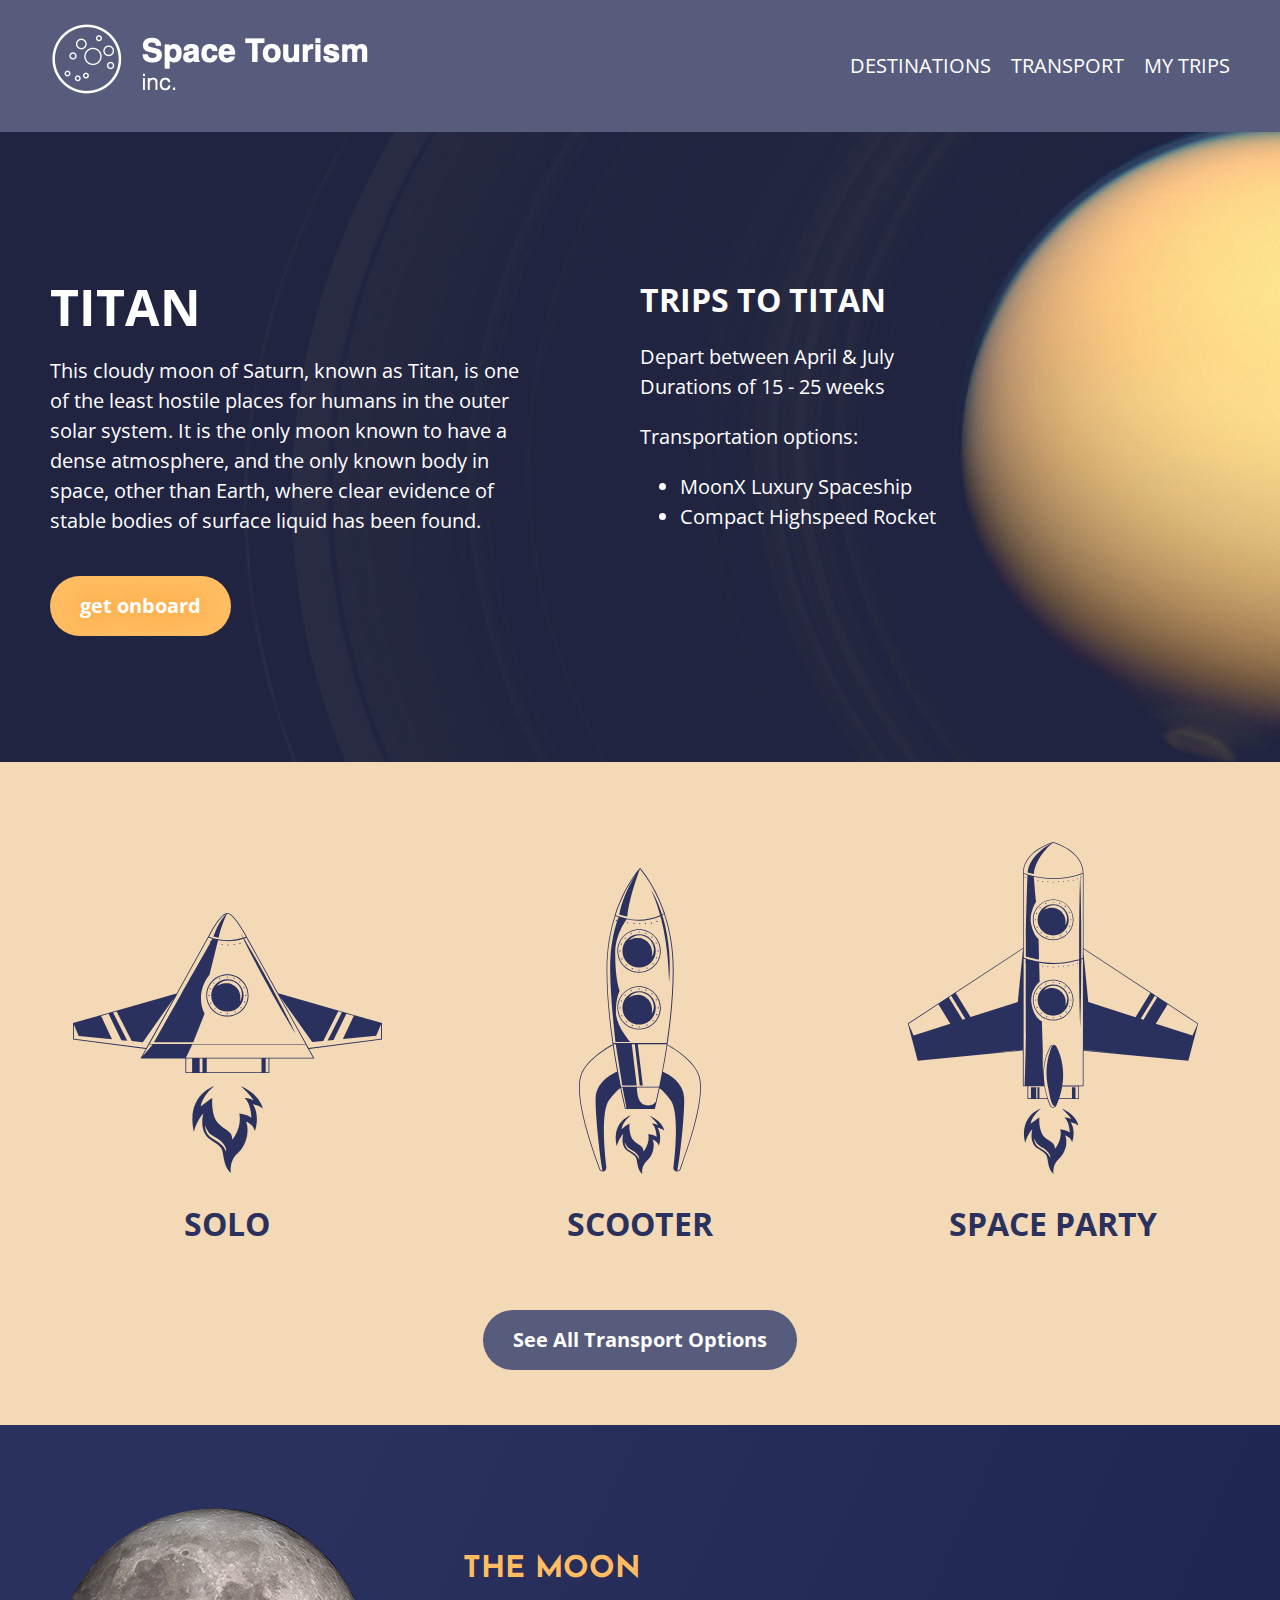
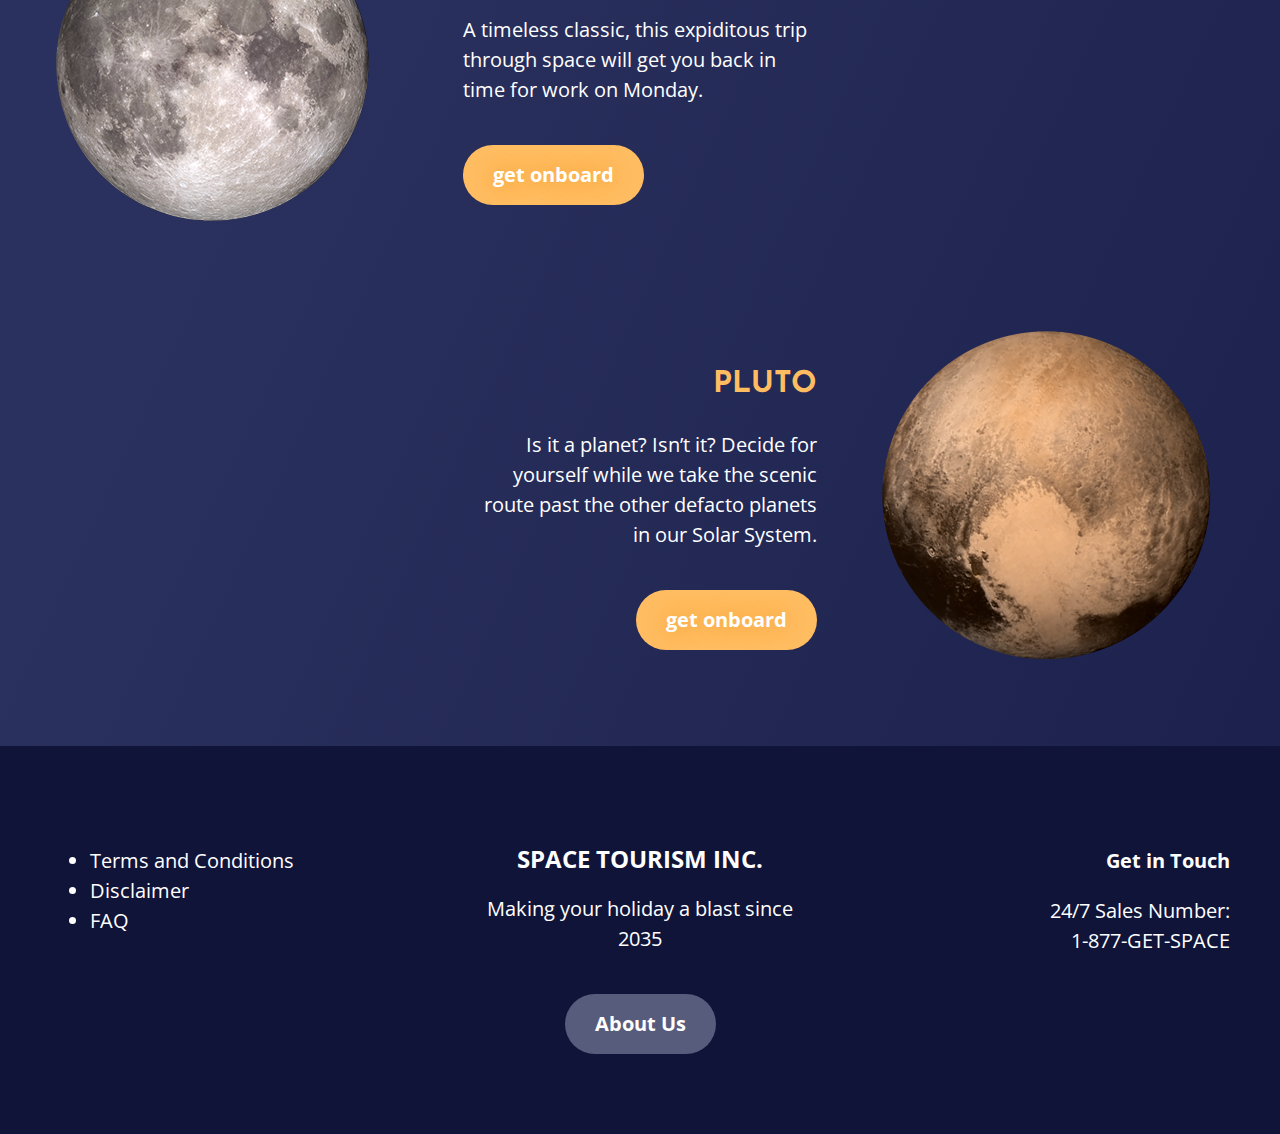
==== index.html @ 7d49ae09 "first commit" ====
<!DOCTYPE html>
<html>

<head>
    <meta charset="utf-8">
    <title>Responsive Design</title>
    <link rel="preconnect" href="https://fonts.googleapis.com">
    <link rel="preconnect" href="https://fonts.gstatic.com" crossorigin>
    <link
        href="https://fonts.googleapis.com/css2?family=Josefin+Sans:ital,wght@0,700;1,700&family=Open+Sans:ital,wght@0,400;0,700;1,400;1,700&display=swap"
        rel="stylesheet">
    <link rel="stylesheet" href="css/style.css">
</head>

<body>
    <header>
        <div class="container wrapper">
            <a href="index.html"><img src="imgs/Space-Tourism.png" alt="Space Tourism Logo"></a>
            <nav class="primary-nav">
                <ul>
                    <li><a href="destinations.html">Destinations</a></li>
                    <li><a href="transport.html">Transport</a></li>
                    <li><a href="mytrips.html">My Trips</a></li>
                </ul>
            </nav>
        </div>
    </header>
    <section class="feature">
        <div class="feature-grid container wrapper">
            <div>
                <h1>Titan</h1>
                <p>This cloudy moon of Saturn, known as Titan, is one of the least hostile places for humans in the
                    outer solar system. It is the only moon known to have a dense atmosphere, and the only known body in
                    space, other than Earth, where clear evidence of stable bodies of surface liquid has been found.</p>
                <a href="titan.html" class="button button-gold">get onboard</a>
            </div>
            <div>
                <h2>Trips to Titan</h2>
                <p>Depart between April & July<br>
                    Durations of 15 - 25 weeks </p>
                <p>Transportation options: </p>
                <ul>
                    <li>MoonX Luxury Spaceship</li>
                    <li>Compact Highspeed Rocket</li>
                </ul>
            </div>
        </div>
    </section>
    <section class="ships" id="transport">
        <div class="ships-grid container wrapper">
            <div>
                <img src="imgs/Solo.svg" alt="Solo Spaceship">
                <h2>Solo</h2>
            </div>
            <div>
                <img src="imgs/Scooter.svg" alt="Scooter Spaceship">
                <h2>Scooter</h2>
            </div>
            <div>
                <img src="imgs/Space-Party.svg" alt="Space Party Spaceship">
                <h2>Space Party</h2>
            </div>
            <a href="transport.html" class="button button-blue">See All Transport Options</a>
        </div>
    </section>
    <section class="more-trips">
        <div class="container wrapper">
            <div class="img-text">
                <img src="imgs/moon.png" alt="Moon">
                <div>
                    <h3><a href="moon.html">The Moon</a></h3>
                    <p>A timeless classic, this expiditous trip through space will get you back in time for work on
                        Monday.
                    </p>
                    <a href="moon.html" class="button button-gold">get onboard</a>
                </div>
            </div>
            <div class="img-text img-text--alternate">
                <img src="imgs/pluto.png" alt="Pluto">
                <div>
                    <h3> <a href="pluto.html">Pluto</a></h3>
                    <p>Is it a planet? Isn’t it? Decide for yourself while we take the scenic route past the other
                        defacto
                        planets in our Solar System.</p>
                    <a href="pluto.html" class="button button-gold">get onboard</a>
                </div>
            </div>
        </div>
    </section>
    <footer>
        <div class="footer-grid container wrapper">
            <div>
                <ul>
                    <li>Terms and Conditions</li>
                    <li>Disclaimer</li>
                    <li>FAQ</li>
                </ul>
            </div>
            <div>
                <h4>Space Tourism inc.</h4>
                <p>Making your holiday a blast since 2035</p>
                <a href="about.html" class="button button-blue">About Us</a>
            </div>
            <div>
                <p><strong>Get in Touch</strong></p>
                <p>24/7 Sales Number:<br>
                    1-877-GET-SPACE</p>
            </div>
        </div>
    </footer>

</body>

</html>
---- css/style.css ----
* {
    box-sizing: border-box;
}

.primary-nav ul {
    list-style-type: none;
    margin: 0;
    padding: 0;
    display: flex;
    column-gap: 20px;
}

.primary-nav ul a {
    color: white;
    text-transform: uppercase;
}

html,
body {
    min-height: 100vh;
    margin: 0;
    font-family: 'Open Sans', sans-serif;

    /* base font styles */
    color: white;
    font-size: 20px;
    line-height: 1.5em;
}

img {
    max-width: 100%;
}

.wrapper {
    padding: 80px 50px;
}

header .wrapper {
    padding: 20px 50px;
    display: flex;
    justify-content: space-between;
    flex-wrap: wrap;
    align-items: center;
}

.page-header {
    background-color: rgb(248, 203, 126);
    color: #2B315E;
    justify-content: flex-end;
}

.container {
    max-width: 1440px;
    margin: auto;
}

header {
    background-color: #585C7C;
}

.feature {
    background-image: url("../imgs/Titan-Bkg.jpg");
    background-size: cover;
    background-position: center right;
    min-height: 70vh;
    display: flex;
}

.feature-grid {
    display: grid;
    grid-template-columns: 3fr 2fr 1fr;
    grid-gap: 10%;
}

.ships {
    background-color: #F3D9B5;
    color: #2B315E;
}

.ships-grid {
    display: grid;
    grid-template-columns: repeat(3, 1fr);
    grid-gap: 5%;
    text-align: center;
    align-items: end;
}

.more-trips {
    background: linear-gradient(114.63deg, #2B315E 21.29%, #1C214D 99.68%);
}

.img-text {
    display: grid;
    grid-template-columns: repeat(3, 1fr);
    grid-gap: 5%;
    align-items: center;
}

.img-text--alternate {
    margin-top: 100px;
}

.img-text--alternate img {
    grid-column: 3;
}

.img-text--alternate div {
    grid-row: 1;
    grid-column: 2;
    text-align: right;
}

footer {
    background-color: #101439;
}

.footer-grid {
    display: grid;
    grid-template-columns: repeat(3, 1fr);
    grid-gap: 5%;
}

.footer-grid div:nth-child(2) {
    text-align: center;
}

.footer-grid div:last-child {
    text-align: right;
}

/* COMPONENTS */

.button {
    padding: 15px 30px;
    display: inline-block;
    border-radius: 50px;
    color: white;
    font-weight: bold;
    font-size: 20px;
    transition: .5s;
    margin-top: 20px;
}

.button-blue {
    background-color: #585C7C;
}

.button-blue:hover {
    background-color: #101439;
    color: white;
}

.button-gold {
    background-color: #FFBC61;
    text-shadow: 0px 0px 20px #ed9b28;
}

.button-gold:hover {
    background-color: #ed9b28;
    color: white;
}


/* TYPOGRAPHY */

h1 {
    font-size: 50px;
    text-transform: uppercase;
    /* margin: 0; */
}

h2 {
    font-size: 32px;
    text-transform: uppercase;
    /* margin: 0; */
}

h3 {
    font-family: 'Josefin Sans', sans-serif;
    font-size: 30px;
    text-transform: uppercase;
    /* margin: 0; */
}

h4 {
    font-size: 24px;
    text-transform: uppercase;
    margin: 18px 0;
}

a {
    color: #FFBC61;
    text-decoration: none;
}

a:hover {
    color: #F3D9B5;
}

@media screen and (max-width: 1200px) {
    .feature {
        background-position: center center;
    }

    .feature-grid {
        grid-template-columns: 1fr 1fr;
    }

    .img-text {
        grid-template-columns: 1fr 2fr;
    }

    .img-text.img-text--alternate {
        grid-template-columns: 2fr 1fr;
    }

    .img-text--alternate img {
        grid-column: 2;

    }

    .img-text--alternate div {
        grid-column: 1;
        grid-row: 1;

    }
}



@media screen and (max-width: 900px) {
    .ships-grid div:nth-child(2) img {
        max-width: 65%
    }
}

.ships-grid .button {
    grid-column: span 3;
    justify-self: center;
}

@media screen and (max-width: 550px) {

    .feature-grid {
        grid-template-columns: 1fr;
    }

    .ships-grid {
        grid-template-columns: 1fr;
        grid-gap: 2020px;
    }

    .ships-grid .button {
        grid-column: span 1;
    }

    .img-text {
        grid-template-columns: 1fr;
        text-align: center;
    }

    .img-text.img-text--alternate {
        grid-template-columns: 1fr;
    }

    .img-text--alternate img {
        grid-column: 1;
    }

    .img-text--alternate div {
        grid-column: 1;
        grid-row: 2;
        text-align: center;
    }
}
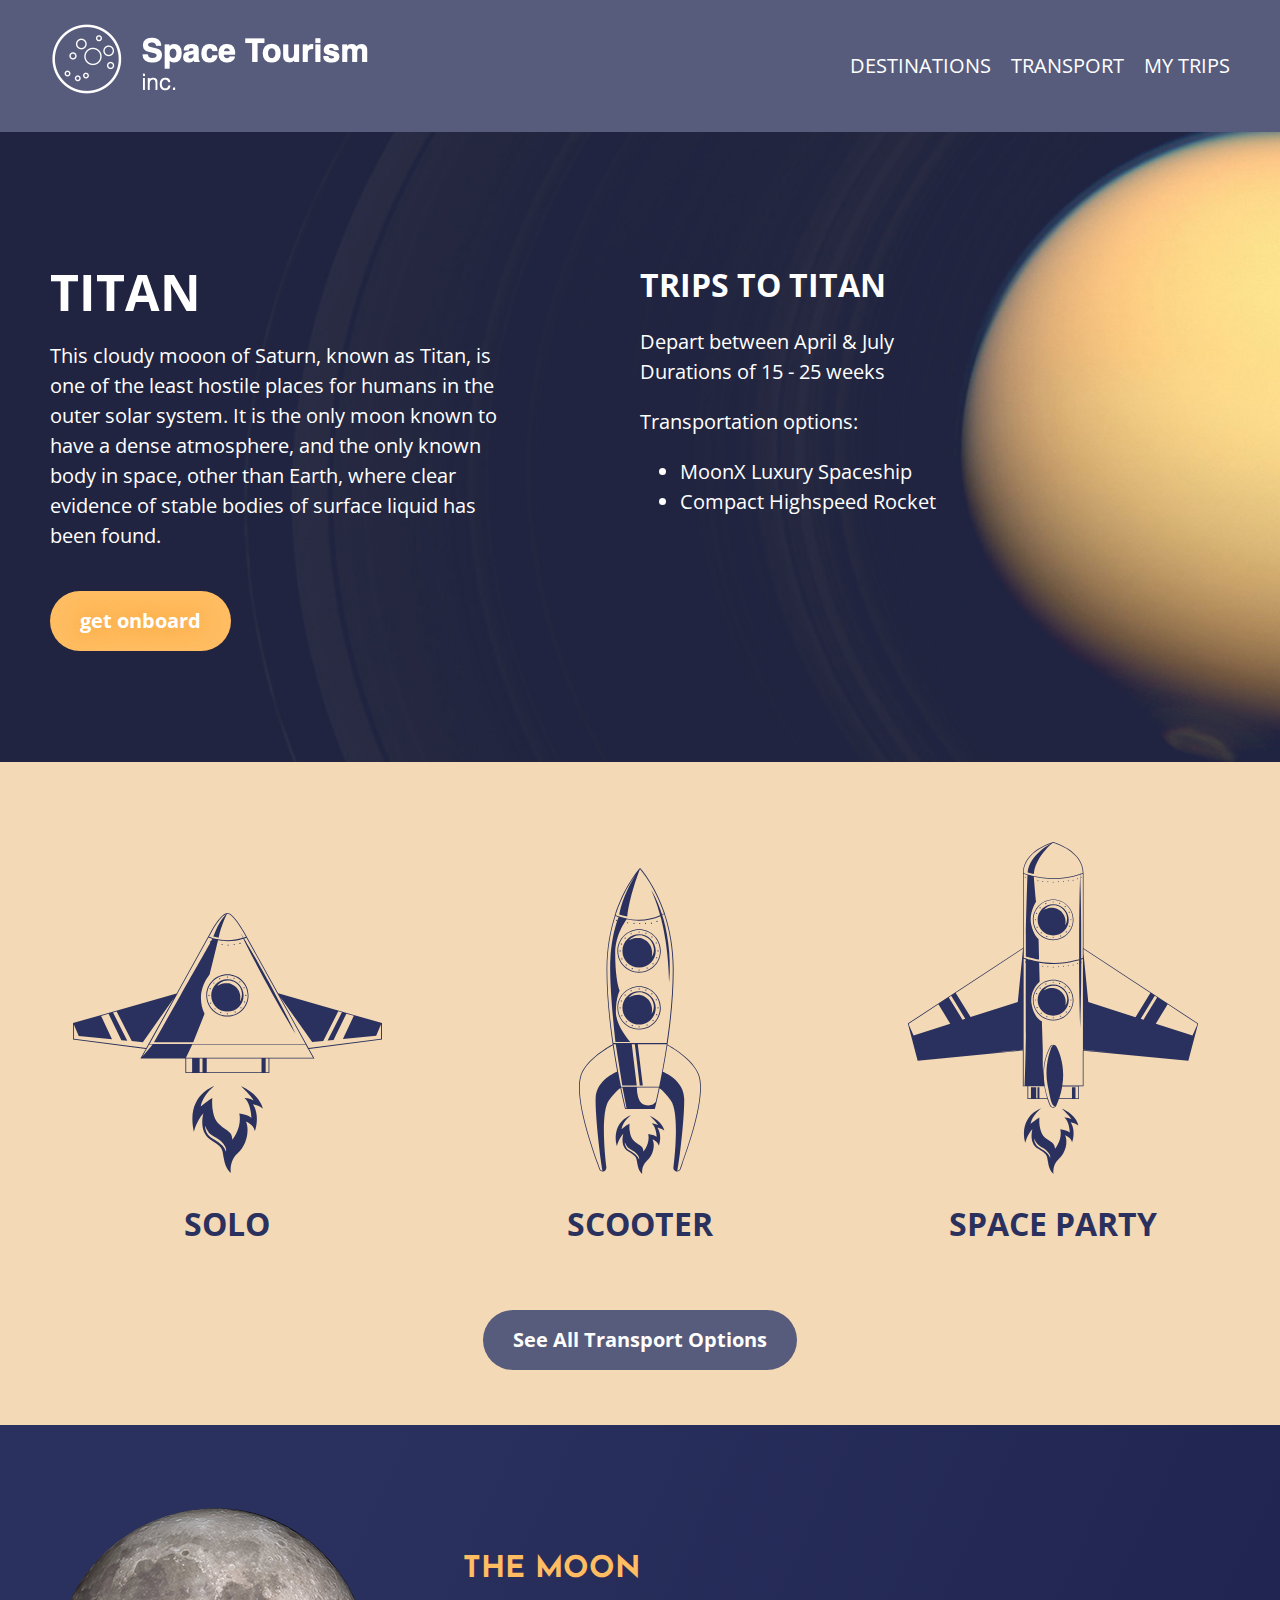
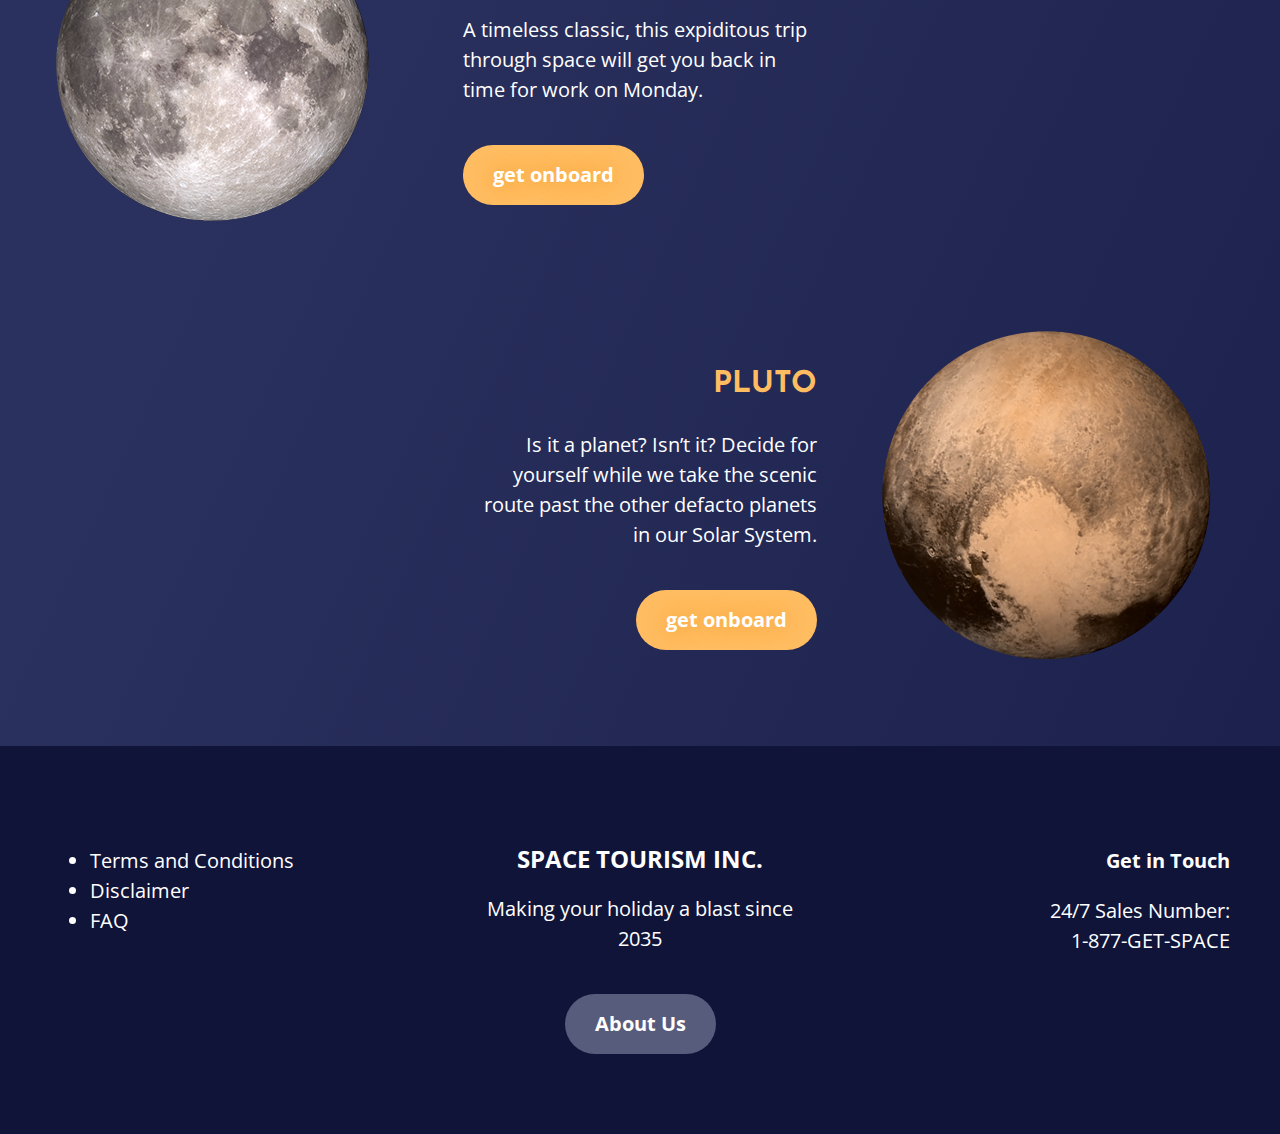
==== commit dc3f461d: "commitchange" ====
--- a/index.html
+++ b/index.html
@@ -29,7 +29,7 @@
         <div class="feature-grid container wrapper">
             <div>
                 <h1>Titan</h1>
-                <p>This cloudy moon of Saturn, known as Titan, is one of the least hostile places for humans in the
+                <p>This cloudy mooon of Saturn, known as Titan, is one of the least hostile places for humans in the
                     outer solar system. It is the only moon known to have a dense atmosphere, and the only known body in
                     space, other than Earth, where clear evidence of stable bodies of surface liquid has been found.</p>
                 <a href="titan.html" class="button button-gold">get onboard</a>
